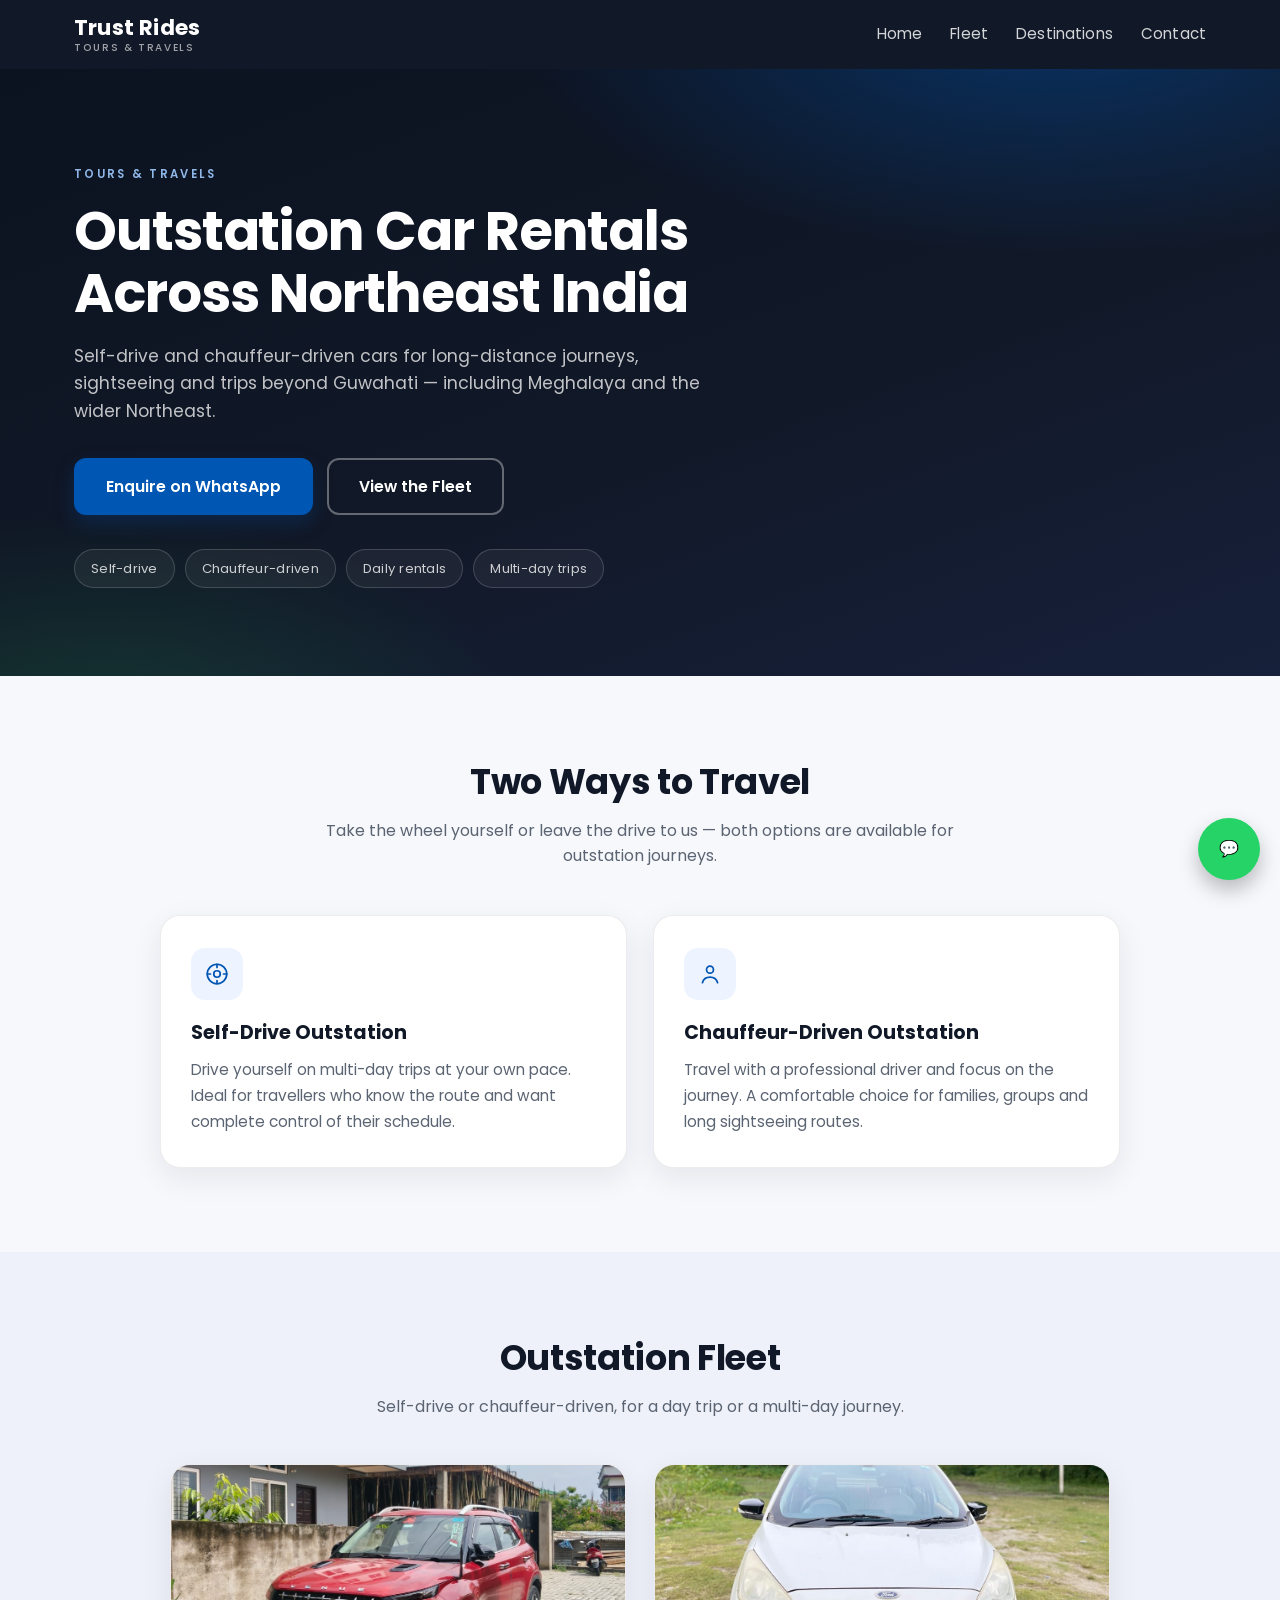
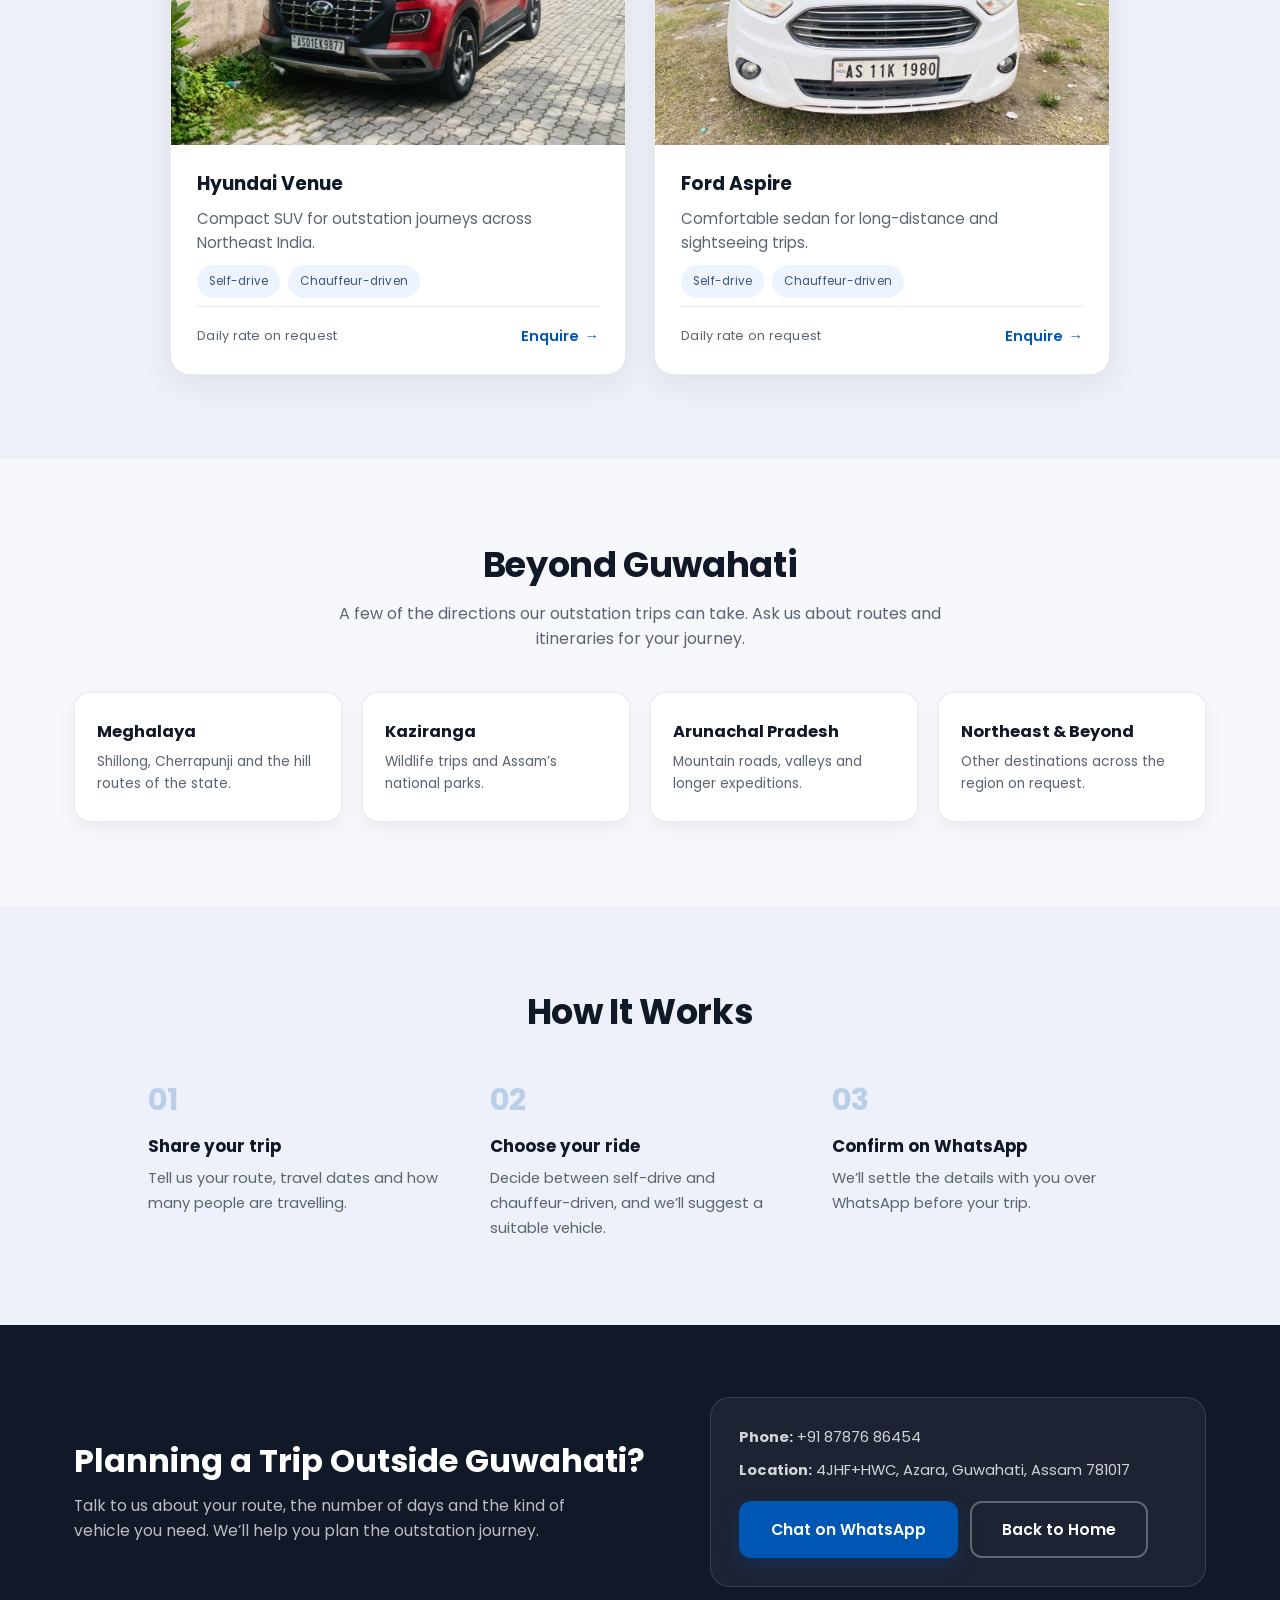
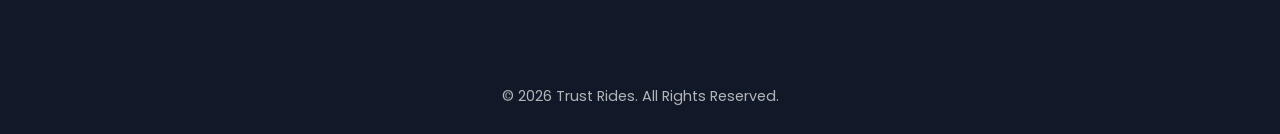
==== tours.html @ c8f8c232 "T1" ====
<!DOCTYPE html>
<html lang="en">

<head>
    <meta charset="UTF-8">
    <meta name="viewport" content="width=device-width, initial-scale=1.0">

    <meta name="description"
        content="Trust Rides Tours & Travels — self-drive and chauffeur-driven outstation car rentals from Guwahati for sightseeing and trips across Meghalaya and Northeast India.">
    <meta name="theme-color" content="#111827">

    <title>Trust Rides Tours &amp; Travels | Outstation Car Rentals</title>

    <link rel="icon" type="image/svg+xml" href="favicon.svg">

    <link rel="preconnect" href="https://fonts.googleapis.com">
    <link rel="preconnect" href="https://fonts.gstatic.com" crossorigin>
    <link href="https://fonts.googleapis.com/css2?family=Poppins:wght@300;400;500;600;700&display=swap"
        rel="stylesheet">

    <link rel="stylesheet" href="css/base.css">
    <link rel="stylesheet" href="css/tours.css">

</head>

<body>

    <header class="site-header">
        <div class="site-header__inner">
            <a class="brand" href="index.html">
                Trust Rides
                <span class="brand__sub">Tours &amp; Travels</span>
            </a>

            <button class="nav-toggle" id="nav-toggle" type="button" aria-label="Open navigation"
                aria-expanded="false" aria-controls="site-nav">
                &#9776;
            </button>

            <nav class="site-nav" id="site-nav">
                <a href="index.html">Home</a>
                <a href="#fleet">Fleet</a>
                <a href="#destinations">Destinations</a>
                <a href="#contact">Contact</a>
            </nav>
        </div>
    </header>

    <main>

        <section class="tours-hero">
            <div class="container reveal">
                <p class="eyebrow">Tours &amp; Travels</p>
                <h1>Outstation Car Rentals Across Northeast India</h1>
                <p class="lead">
                    Self-drive and chauffeur-driven cars for long-distance journeys, sightseeing and trips beyond
                    Guwahati — including Meghalaya and the wider Northeast.
                </p>

                <div class="hero-actions">
                    <a class="btn-solid"
                        href="https://wa.me/918787686454?text=Hello%20Trust%20Rides%2C%20I%27d%20like%20to%20enquire%20about%20an%20outstation%20trip."
                        target="_blank" rel="noopener">
                        Enquire on WhatsApp
                    </a>
                    <a class="btn-outline" href="#fleet">View the Fleet</a>
                </div>

                <ul class="hero-points">
                    <li>Self-drive</li>
                    <li>Chauffeur-driven</li>
                    <li>Daily rentals</li>
                    <li>Multi-day trips</li>
                </ul>
            </div>
        </section>

        <section class="section" id="travel-modes">
            <div class="container">
                <h2 class="section-title">Two Ways to Travel</h2>
                <p class="section-lead">
                    Take the wheel yourself or leave the drive to us — both options are available for outstation
                    journeys.
                </p>

                <div class="mode-grid">
                    <div class="mode-card reveal">
                        <span class="mode-icon" aria-hidden="true">
                            <svg viewBox="0 0 24 24" fill="none" stroke="currentColor" stroke-width="1.6"
                                stroke-linecap="round" stroke-linejoin="round">
                                <circle cx="12" cy="12" r="9"></circle>
                                <circle cx="12" cy="12" r="3"></circle>
                                <path d="M12 3v3M12 18v3M3 12h3M18 12h3"></path>
                            </svg>
                        </span>
                        <h3>Self-Drive Outstation</h3>
                        <p>
                            Drive yourself on multi-day trips at your own pace. Ideal for travellers who know the
                            route and want complete control of their schedule.
                        </p>
                    </div>

                    <div class="mode-card reveal">
                        <span class="mode-icon" aria-hidden="true">
                            <svg viewBox="0 0 24 24" fill="none" stroke="currentColor" stroke-width="1.6"
                                stroke-linecap="round" stroke-linejoin="round">
                                <circle cx="12" cy="8" r="3.2"></circle>
                                <path d="M5 20c.9-3.4 3.6-5.2 7-5.2s6.1 1.8 7 5.2"></path>
                            </svg>
                        </span>
                        <h3>Chauffeur-Driven Outstation</h3>
                        <p>
                            Travel with a professional driver and focus on the journey. A comfortable choice for
                            families, groups and long sightseeing routes.
                        </p>
                    </div>
                </div>
            </div>
        </section>

        <section class="section section--tint" id="fleet">
            <div class="container">
                <h2 class="section-title">Outstation Fleet</h2>
                <p class="section-lead">
                    Self-drive or chauffeur-driven, for a day trip or a multi-day journey.
                </p>

                <div class="fleet-grid">
                    <article class="fleet-card reveal">
                        <div class="fleet-card__media fleet-card__media--venue">
                            <img src="images/outstation/Venue-2.jpeg"
                                alt="Red Hyundai Venue available for outstation rental">
                        </div>
                        <div class="fleet-card__body">
                            <h3>Hyundai Venue</h3>
                            <p>Compact SUV for outstation journeys across Northeast India.</p>
                            <ul class="fleet-tags">
                                <li>Self-drive</li>
                                <li>Chauffeur-driven</li>
                            </ul>
                            <div class="fleet-card__footer">
                                <span class="fleet-card__rate">Daily rate on request</span>
                                <a class="fleet-card__link"
                                    href="https://wa.me/918787686454?text=Hello%20Trust%20Rides%2C%20I%27d%20like%20to%20enquire%20about%20an%20outstation%20trip%20in%20the%20Hyundai%20Venue."
                                    target="_blank" rel="noopener">
                                    Enquire
                                    <span aria-hidden="true">&rarr;</span>
                                </a>
                            </div>
                        </div>
                    </article>

                    <article class="fleet-card reveal">
                        <div class="fleet-card__media fleet-card__media--aspire">
                            <img src="images/outstation/aspire-5.jpeg"
                                alt="White Ford Aspire available for outstation rental">
                        </div>
                        <div class="fleet-card__body">
                            <h3>Ford Aspire</h3>
                            <p>Comfortable sedan for long-distance and sightseeing trips.</p>
                            <ul class="fleet-tags">
                                <li>Self-drive</li>
                                <li>Chauffeur-driven</li>
                            </ul>
                            <div class="fleet-card__footer">
                                <span class="fleet-card__rate">Daily rate on request</span>
                                <a class="fleet-card__link"
                                    href="https://wa.me/918787686454?text=Hello%20Trust%20Rides%2C%20I%27d%20like%20to%20enquire%20about%20an%20outstation%20trip%20in%20the%20Ford%20Aspire."
                                    target="_blank" rel="noopener">
                                    Enquire
                                    <span aria-hidden="true">&rarr;</span>
                                </a>
                            </div>
                        </div>
                    </article>
                </div>
            </div>
        </section>

        <section class="section" id="destinations">
            <div class="container">
                <h2 class="section-title">Beyond Guwahati</h2>
                <p class="section-lead">
                    A few of the directions our outstation trips can take. Ask us about routes and itineraries for
                    your journey.
                </p>

                <div class="dest-grid">
                    <div class="dest-tile reveal">
                        <h3>Meghalaya</h3>
                        <p>Shillong, Cherrapunji and the hill routes of the state.</p>
                    </div>
                    <div class="dest-tile reveal">
                        <h3>Kaziranga</h3>
                        <p>Wildlife trips and Assam&rsquo;s national parks.</p>
                    </div>
                    <div class="dest-tile reveal">
                        <h3>Arunachal Pradesh</h3>
                        <p>Mountain roads, valleys and longer expeditions.</p>
                    </div>
                    <div class="dest-tile reveal">
                        <h3>Northeast &amp; Beyond</h3>
                        <p>Other destinations across the region on request.</p>
                    </div>
                </div>
            </div>
        </section>

        <section class="section section--tint" id="how-it-works">
            <div class="container">
                <h2 class="section-title">How It Works</h2>

                <div class="steps">
                    <div class="step reveal">
                        <h3>Share your trip</h3>
                        <p>Tell us your route, travel dates and how many people are travelling.</p>
                    </div>
                    <div class="step reveal">
                        <h3>Choose your ride</h3>
                        <p>Decide between self-drive and chauffeur-driven, and we&rsquo;ll suggest a suitable vehicle.</p>
                    </div>
                    <div class="step reveal">
                        <h3>Confirm on WhatsApp</h3>
                        <p>We&rsquo;ll settle the details with you over WhatsApp before your trip.</p>
                    </div>
                </div>
            </div>
        </section>

        <section class="contact-band" id="contact">
            <div class="container contact-grid">
                <div class="reveal">
                    <h2>Planning a Trip Outside Guwahati?</h2>
                    <p>
                        Talk to us about your route, the number of days and the kind of vehicle you need. We&rsquo;ll
                        help you plan the outstation journey.
                    </p>
                </div>

                <div class="contact-card reveal">
                    <p><strong>Phone:</strong> +91 87876 86454</p>
                    <p><strong>Location:</strong> 4JHF+HWC, Azara, Guwahati, Assam 781017</p>

                    <div class="contact-actions">
                        <a class="btn-solid"
                            href="https://wa.me/918787686454?text=Hello%20Trust%20Rides%2C%20I%27d%20like%20to%20enquire%20about%20an%20outstation%20trip."
                            target="_blank" rel="noopener">
                            Chat on WhatsApp
                        </a>
                        <a class="btn-outline" href="index.html">Back to Home</a>
                    </div>
                </div>
            </div>
        </section>

    </main>

    <footer class="site-footer">
        &copy; 2026 Trust Rides. All Rights Reserved.
    </footer>

    <a class="wa-float" href="https://wa.me/918787686454" target="_blank" rel="noopener"
        aria-label="Chat with Trust Rides on WhatsApp">
        &#128172;
    </a>

    <script src="js/tours.js"></script>

</body>

</html>
---- css/base.css ----
/* ============================================================
   Trust Rides — shared foundation
   Used by: index.html (landing) and tours.html
   The Guwahati page keeps its own self-contained stylesheet
   (css/guwahati.css) so its original look is untouched.
   ============================================================ */

:root{
    --blue: #0056b3;
    --blue-dark: #004494;
    --blue-soft: #eef4ff;
    --green: #25D366;
    --bg: #f7f8fc;
    --ink: #111827;
    --muted: #5b6472;
    --line: rgba(17, 24, 39, .08);
    --navy: #111827;
    --navy-deep: #0b1220;
    --white: #fff;
    --radius: 20px;
    --shadow-sm: 0 10px 30px rgba(17, 24, 39, .08);
    --shadow-lg: 0 22px 45px rgba(17, 24, 39, .16);
    --header-h: 56px;
}

*{
    margin: 0;
    padding: 0;
    box-sizing: border-box;
}

html{
    scroll-behavior: smooth;
    -webkit-text-size-adjust: 100%;
}

body{
    font-family: 'Poppins', sans-serif;
    background: var(--bg);
    color: var(--ink);
    line-height: 1.6;
    overflow-x: hidden;
}

img{
    display: block;
    max-width: 100%;
}

a{
    color: inherit;
}

.container{
    width: 100%;
    max-width: 1180px;
    margin: 0 auto;
    padding: 0 24px;
}

/* ---------- Focus visibility (keyboard users) ---------- */
:focus-visible{
    outline: 3px solid rgba(0, 86, 179, .5);
    outline-offset: 3px;
    border-radius: 6px;
}

/* ---------- Header ---------- */
.site-header{
    position: sticky;
    top: 0;
    z-index: 1000;
    background: var(--navy);
    color: var(--white);
    transition: box-shadow .3s ease;
}

.site-header.is-scrolled{
    box-shadow: 0 10px 30px rgba(0, 0, 0, .22);
}

.site-header__inner{
    position: relative;
    display: flex;
    align-items: center;
    justify-content: space-between;
    gap: 24px;
    max-width: 1180px;
    margin: 0 auto;
    padding: 15px 24px;
}

.brand{
    display: inline-flex;
    flex-direction: column;
    gap: 1px;
    color: var(--white);
    text-decoration: none;
    font-size: 1.35rem;
    font-weight: 700;
    line-height: 1.2;
    letter-spacing: .2px;
}

.brand:hover{
    color: var(--white);
}

.brand__sub{
    font-size: .64rem;
    font-weight: 500;
    letter-spacing: .16em;
    text-transform: uppercase;
    color: rgba(255, 255, 255, .6);
}

.site-nav{
    display: flex;
    align-items: center;
    gap: 28px;
}

.site-nav a{
    color: rgba(255, 255, 255, .82);
    text-decoration: none;
    font-size: .95rem;
    letter-spacing: .01em;
    transition: color .2s ease;
}

.site-nav a:hover,
.site-nav a:focus-visible{
    color: var(--white);
}

.nav-toggle{
    display: none;
    background: transparent;
    border: 0;
    color: var(--white);
    font-size: 1.7rem;
    line-height: 1;
    padding: 4px 10px;
    border-radius: 8px;
    cursor: pointer;
}

/* ---------- Buttons ---------- */
.btn-solid,
.btn-outline{
    display: inline-flex;
    align-items: center;
    justify-content: center;
    gap: 8px;
    padding: 14px 30px;
    border-radius: 12px;
    font-weight: 600;
    font-size: .98rem;
    text-decoration: none;
    transition: background .25s ease, color .25s ease,
                transform .25s ease, box-shadow .25s ease;
}

.btn-solid{
    background: var(--blue);
    color: var(--white);
    border: 2px solid var(--blue);
    box-shadow: 0 8px 20px rgba(0, 86, 179, .25);
}

.btn-solid:hover{
    background: var(--blue-dark);
    border-color: var(--blue-dark);
    transform: translateY(-3px);
    box-shadow: 0 12px 26px rgba(0, 86, 179, .32);
}

.btn-outline{
    background: transparent;
    color: var(--white);
    border: 2px solid rgba(255, 255, 255, .35);
}

.btn-outline:hover{
    background: rgba(255, 255, 255, .1);
    border-color: rgba(255, 255, 255, .7);
    transform: translateY(-3px);
}

/* ---------- Sections ---------- */
.section{
    padding: 84px 0;
}

.section--tint{
    background: #eef1f9;
}

.section-title{
    font-size: clamp(1.6rem, 3vw, 2.2rem);
    line-height: 1.25;
    letter-spacing: -.01em;
    text-align: center;
}

.section-lead{
    max-width: 640px;
    margin: 14px auto 0;
    text-align: center;
    color: var(--muted);
    font-size: 1rem;
}

/* ---------- Footer ---------- */
.site-footer{
    background: var(--navy);
    color: rgba(255, 255, 255, .68);
    text-align: center;
    padding: 26px 24px;
    font-size: .9rem;
}

/* ---------- Floating WhatsApp button ---------- */
.wa-float{
    position: fixed;
    right: 20px;
    bottom: 20px;
    z-index: 900;
    width: 62px;
    height: 62px;
    border-radius: 50%;
    background: var(--green);
    color: var(--white);
    text-decoration: none;
    display: flex;
    justify-content: center;
    align-items: center;
    box-shadow: 0 10px 20px rgba(0, 0, 0, .25);
    transition: transform .25s ease;
}

.wa-float:hover{
    transform: scale(1.06);
}

/* ---------- Scroll reveal (only when JS is available) ---------- */
.js .reveal{
    opacity: 0;
    transform: translateY(18px);
    transition: opacity .6s ease, transform .6s ease;
}

.js .reveal.is-visible{
    opacity: 1;
    transform: translateY(0);
}

/* ---------- Motion preferences ---------- */
@media (prefers-reduced-motion: reduce){
    html{
        scroll-behavior: auto;
    }

    .js .reveal{
        opacity: 1;
        transform: none;
        transition: none;
    }

    .btn-solid:hover,
    .btn-outline:hover{
        transform: none;
    }
}

/* ---------- Mobile navigation ---------- */
@media (max-width: 820px){
    .nav-toggle{
        display: block;
    }

    .site-nav{
        position: absolute;
        top: 100%;
        left: 0;
        width: 100%;
        display: none;
        flex-direction: column;
        align-items: stretch;
        gap: 0;
        background: var(--navy);
        padding: 6px 0 14px;
        box-shadow: 0 18px 30px rgba(0, 0, 0, .25);
    }

    .site-nav.is-open{
        display: flex;
    }

    .site-nav a{
        padding: 14px 24px;
        font-size: 1rem;
        border-top: 1px solid rgba(255, 255, 255, .07);
    }

    .section{
        padding: 60px 0;
    }
}
---- css/tours.css ----
/* ============================================================
   Trust Rides — Tours & Travels (tours.html)
   Outstation rentals: structure and design only. Vehicle
   photographs, rates and availability are intentionally left
   as marked placeholders pending supplied business details.
   ============================================================ */

/* ---------- Hero ---------- */
.tours-hero{
    position: relative;
    overflow: hidden;
    padding: 96px 0 88px;
    background:
        radial-gradient(900px 420px at 82% -10%, rgba(0, 86, 179, .45), transparent 60%),
        radial-gradient(700px 360px at 8% 110%, rgba(37, 211, 102, .16), transparent 62%),
        linear-gradient(160deg, #0b1220 0%, #111827 55%, #16203a 100%);
    color: var(--white);
}

.tours-hero .container{
    position: relative;
    z-index: 1;
}

.eyebrow{
    font-size: .72rem;
    font-weight: 600;
    letter-spacing: .2em;
    text-transform: uppercase;
    color: #8fb8e8;
    margin-bottom: 16px;
}

.tours-hero h1{
    max-width: 760px;
    font-size: clamp(2.1rem, 4.6vw, 3.4rem);
    line-height: 1.15;
    letter-spacing: -.02em;
    margin-bottom: 18px;
}

.tours-hero .lead{
    max-width: 640px;
    color: rgba(255, 255, 255, .74);
    font-size: clamp(.98rem, 1.5vw, 1.08rem);
    margin-bottom: 32px;
}

.hero-actions{
    display: flex;
    flex-wrap: wrap;
    gap: 14px;
    margin-bottom: 34px;
}

.hero-points{
    display: flex;
    flex-wrap: wrap;
    gap: 10px;
    list-style: none;
}

.hero-points li{
    padding: 8px 16px;
    border: 1px solid rgba(255, 255, 255, .16);
    border-radius: 999px;
    background: rgba(255, 255, 255, .05);
    color: rgba(255, 255, 255, .78);
    font-size: .82rem;
    letter-spacing: .02em;
}

/* ---------- Two travel modes ---------- */
.mode-grid{
    display: grid;
    grid-template-columns: repeat(2, minmax(0, 1fr));
    gap: 26px;
    max-width: 960px;
    margin: 46px auto 0;
}

.mode-card{
    background: var(--white);
    border: 1px solid var(--line);
    border-radius: var(--radius);
    box-shadow: var(--shadow-sm);
    padding: 32px 30px;
}

.mode-icon{
    display: inline-flex;
    align-items: center;
    justify-content: center;
    width: 52px;
    height: 52px;
    margin-bottom: 18px;
    border-radius: 14px;
    background: var(--blue-soft);
    color: var(--blue);
}

.mode-icon svg{
    width: 26px;
    height: 26px;
}

.mode-card h3{
    font-size: 1.2rem;
    margin-bottom: 8px;
}

.mode-card p{
    color: var(--muted);
    font-size: .96rem;
    line-height: 1.7;
}

/* ---------- Fleet ---------- */
.fleet-grid{
    display: grid;
    grid-template-columns: repeat(2, minmax(0, 1fr));
    gap: 28px;
    max-width: 940px;
    margin: 44px auto 0;
}

.fleet-card{
    display: flex;
    flex-direction: column;
    background: var(--white);
    border: 1px solid var(--line);
    border-radius: var(--radius);
    overflow: hidden;
    box-shadow: var(--shadow-sm);
    transition: transform .3s ease, box-shadow .3s ease;
}

.fleet-card:hover{
    transform: translateY(-6px);
    box-shadow: var(--shadow-lg);
}

.fleet-card__media{
    height: 280px;
    overflow: hidden;
    background: #e6edf9;
}

.fleet-card__media img{
    width: 100%;
    height: 100%;
    object-fit: cover;
    object-position: center 70%;
    transition: transform .5s ease;
}

.fleet-card:hover .fleet-card__media img{
    transform: scale(1.04);
}

.fleet-card__media--aspire img{
    object-position: center 90%;
}

.fleet-card__body{
    display: flex;
    flex-direction: column;
    flex: 1;
    gap: 8px;
    padding: 24px 26px 26px;
}

.fleet-card__body h3{
    font-size: 1.18rem;
}

.fleet-card__body p{
    color: var(--muted);
    font-size: .94rem;
}

.fleet-tags{
    display: flex;
    flex-wrap: wrap;
    gap: 8px;
    list-style: none;
    margin-top: 2px;
}

.fleet-tags li{
    background: var(--blue-soft);
    color: #3f5573;
    font-size: .74rem;
    letter-spacing: .02em;
    padding: 7px 12px;
    border-radius: 999px;
}

.fleet-card__footer{
    display: flex;
    align-items: center;
    justify-content: space-between;
    gap: 12px;
    margin-top: auto;
    padding-top: 18px;
    border-top: 1px solid var(--line);
}

.fleet-card__rate{
    color: var(--muted);
    font-size: .8rem;
    letter-spacing: .02em;
}

.fleet-card__link{
    display: inline-flex;
    align-items: center;
    gap: 6px;
    color: var(--blue);
    font-size: .9rem;
    font-weight: 600;
    text-decoration: none;
    white-space: nowrap;
    transition: color .2s ease;
}

.fleet-card__link:hover{
    color: var(--blue-dark);
}

.fleet-card__link span{
    transition: transform .25s ease;
}

.fleet-card__link:hover span{
    transform: translateX(4px);
}

/* ---------- Destinations ---------- */
.dest-grid{
    display: grid;
    grid-template-columns: repeat(4, minmax(0, 1fr));
    gap: 20px;
    margin-top: 40px;
}

.dest-tile{
    padding: 26px 22px;
    background: var(--white);
    border: 1px solid var(--line);
    border-radius: 16px;
    box-shadow: 0 6px 18px rgba(17, 24, 39, .06);
}

.dest-tile h3{
    font-size: 1.02rem;
    margin-bottom: 6px;
}

.dest-tile p{
    color: var(--muted);
    font-size: .86rem;
    line-height: 1.6;
}

/* ---------- How it works ---------- */
.steps{
    display: grid;
    grid-template-columns: repeat(3, minmax(0, 1fr));
    gap: 26px;
    max-width: 1000px;
    margin: 42px auto 0;
    counter-reset: step;
}

.step{
    position: relative;
    padding: 0 8px;
}

.step::before{
    counter-increment: step;
    content: "0" counter(step);
    display: block;
    font-size: 1.9rem;
    font-weight: 700;
    color: rgba(0, 86, 179, .22);
    margin-bottom: 8px;
    letter-spacing: -.02em;
}

.step h3{
    font-size: 1.05rem;
    margin-bottom: 6px;
}

.step p{
    color: var(--muted);
    font-size: .92rem;
    line-height: 1.7;
}

/* ---------- Contact ---------- */
.contact-band{
    background: var(--navy);
    color: var(--white);
    padding: 72px 0;
}

.contact-grid{
    display: grid;
    grid-template-columns: 1.2fr 1fr;
    gap: 40px;
    align-items: center;
}

.contact-grid h2{
    font-size: clamp(1.5rem, 2.6vw, 2rem);
    line-height: 1.25;
    margin-bottom: 12px;
}

.contact-grid p{
    color: rgba(255, 255, 255, .72);
    font-size: .98rem;
    max-width: 520px;
}

.contact-card{
    background: rgba(255, 255, 255, .05);
    border: 1px solid rgba(255, 255, 255, .12);
    border-radius: var(--radius);
    padding: 28px;
}

.contact-card p{
    color: rgba(255, 255, 255, .8);
    font-size: .92rem;
    margin-bottom: 10px;
}

.contact-card .contact-actions{
    display: flex;
    flex-wrap: wrap;
    gap: 12px;
    margin-top: 18px;
}

.contact-card .btn-outline{
    border-color: rgba(255, 255, 255, .3);
}

/* ---------- Responsive ---------- */
@media (max-width: 960px){
    .dest-grid{
        grid-template-columns: repeat(2, minmax(0, 1fr));
    }
}

@media (max-width: 760px){
    .tours-hero{
        padding: 68px 0 62px;
    }

    .mode-grid,
    .steps{
        grid-template-columns: 1fr;
        gap: 18px;
    }

    .fleet-grid{
        grid-template-columns: 1fr;
        max-width: 480px;
    }

    .fleet-card__media{
        height: 240px;
    }

    .contact-grid{
        grid-template-columns: 1fr;
        gap: 28px;
    }

    .btn-solid,
    .btn-outline{
        width: 100%;
    }

    .hero-actions .btn-solid,
    .hero-actions .btn-outline{
        width: 100%;
    }
}

@media (max-width: 460px){
    .dest-grid{
        grid-template-columns: 1fr;
    }
}
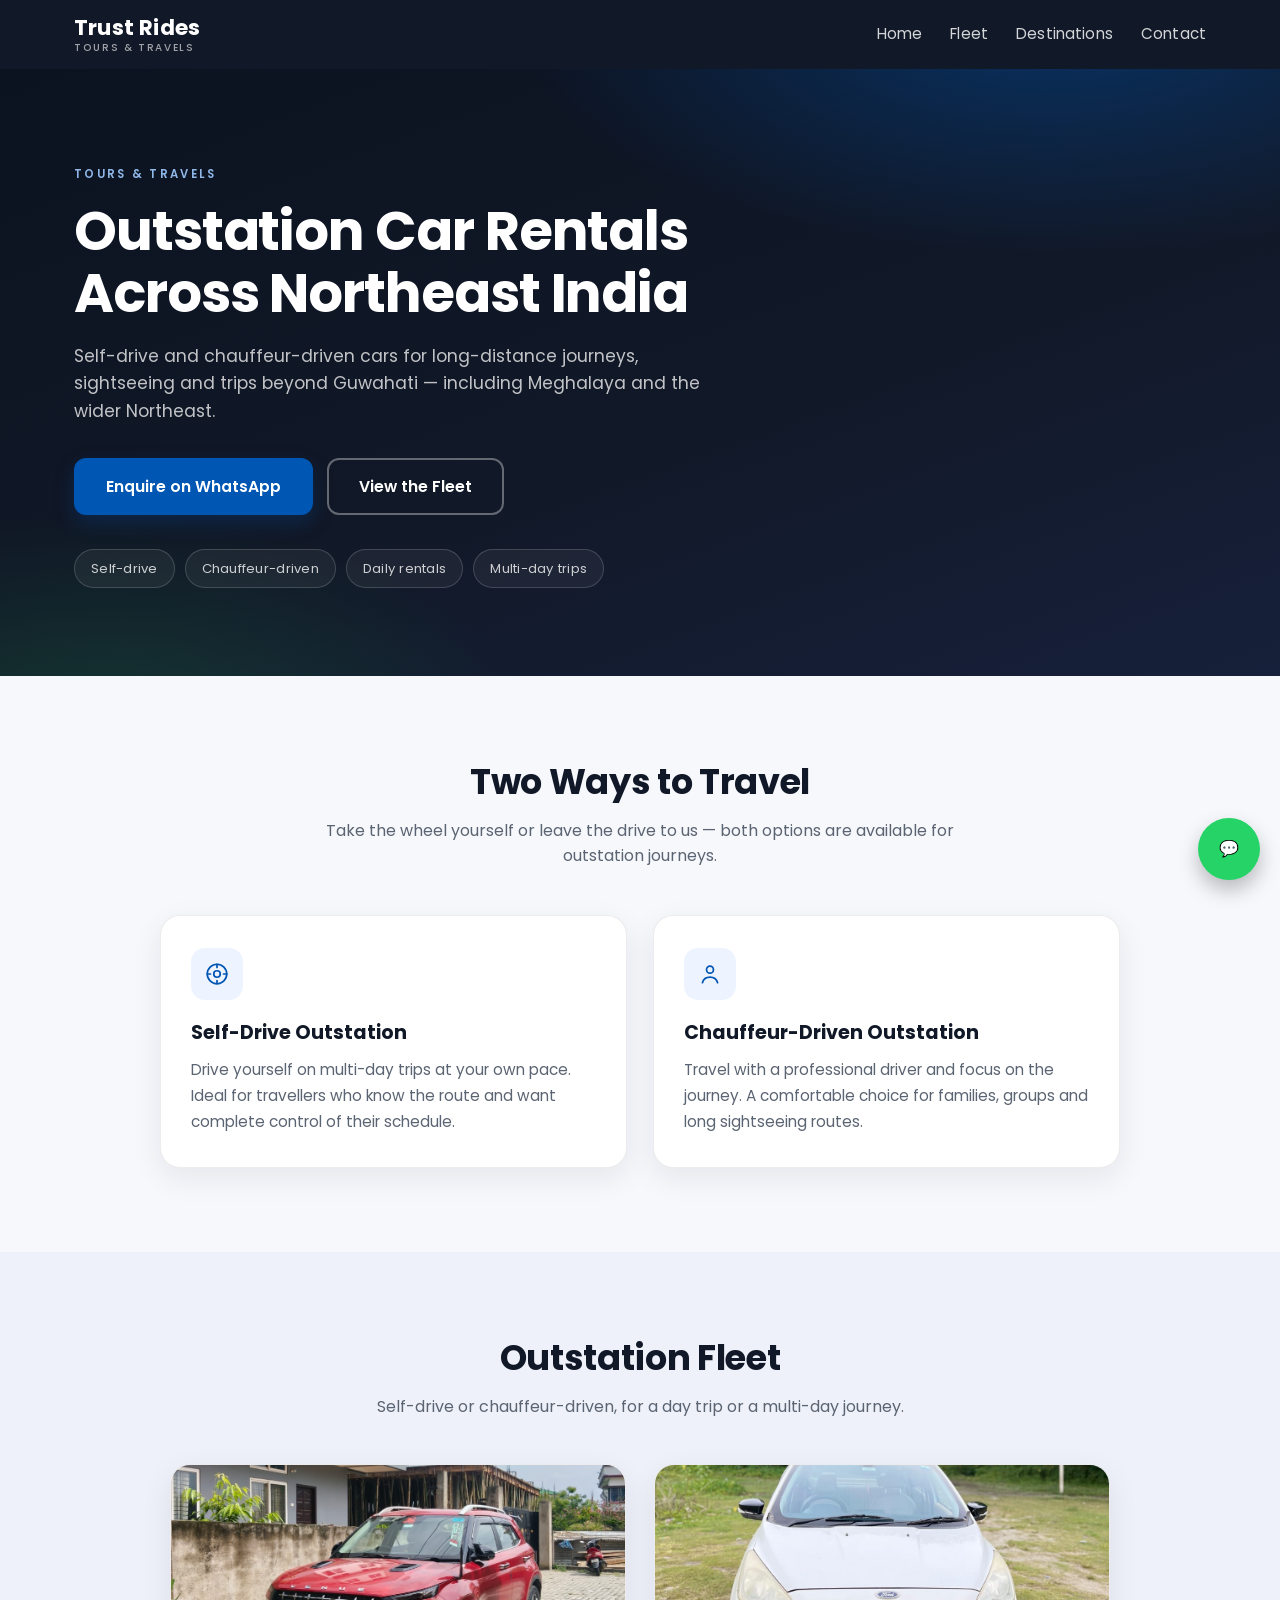
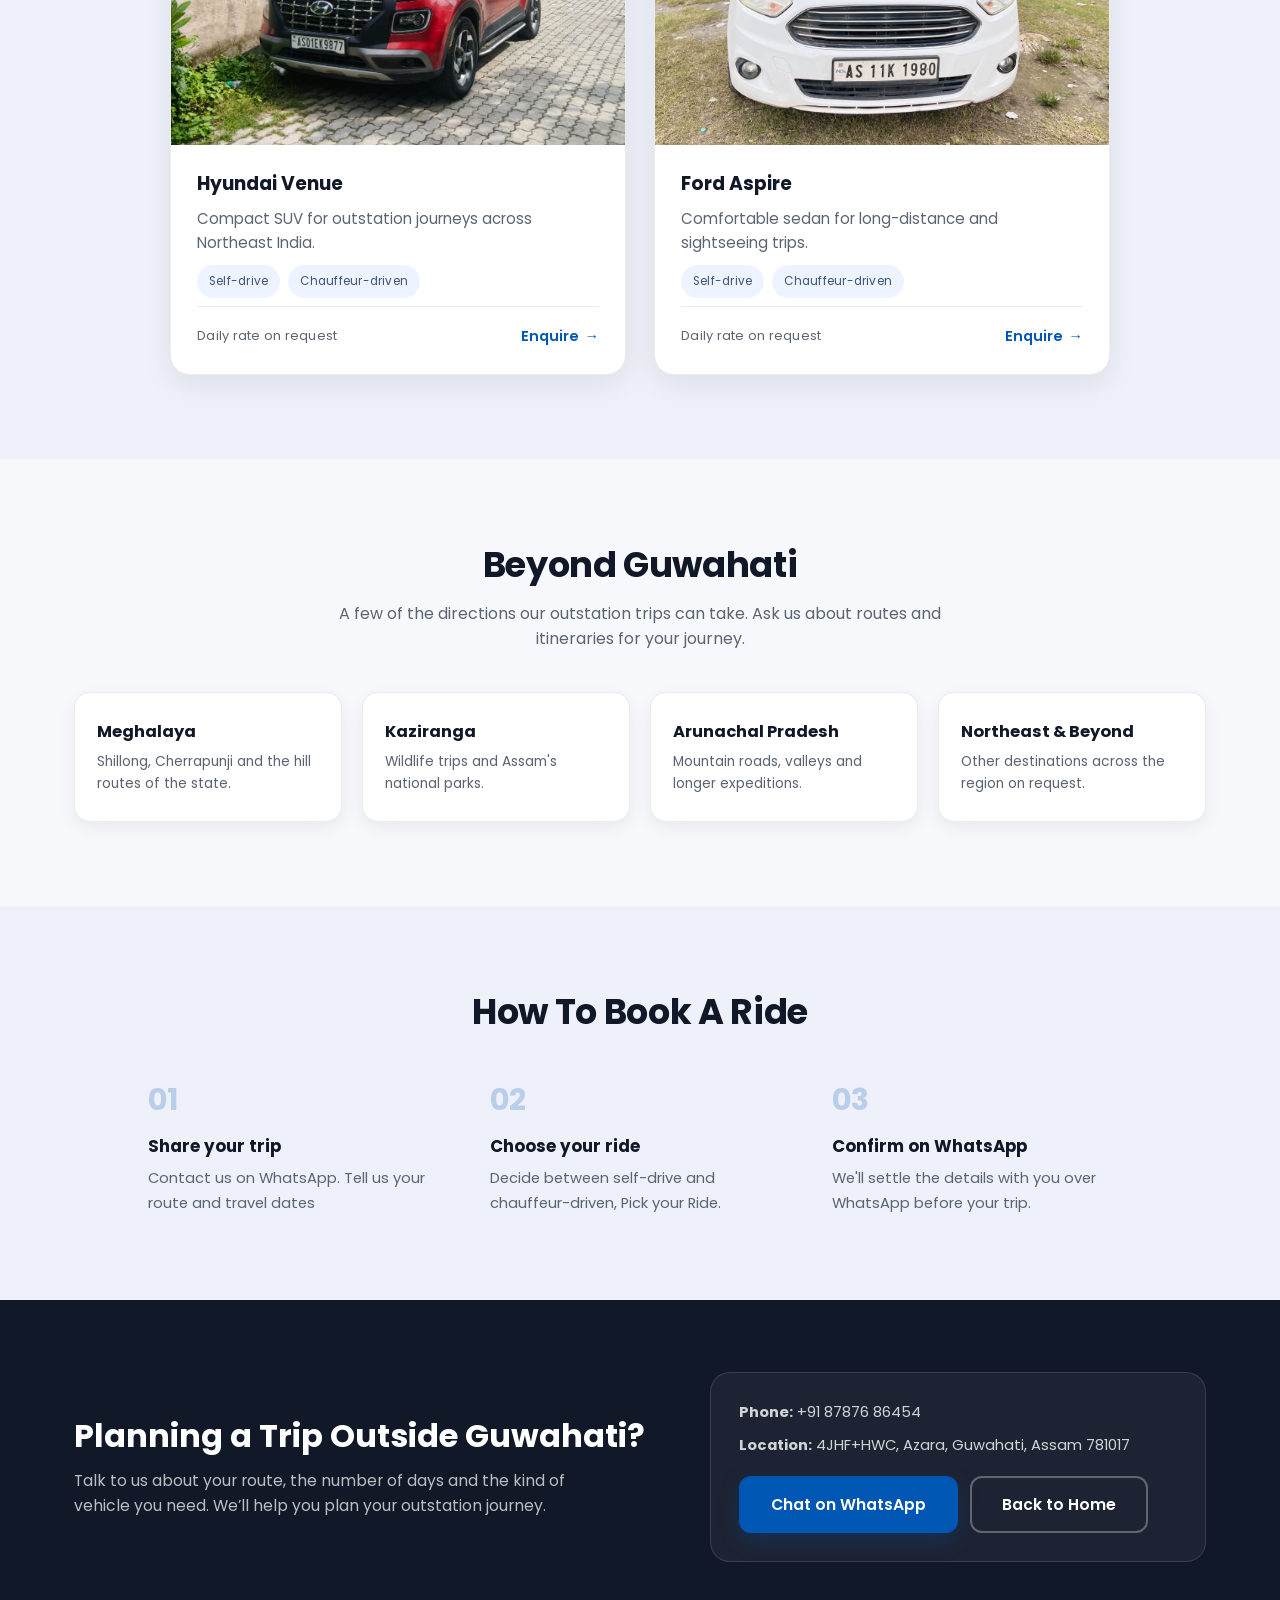
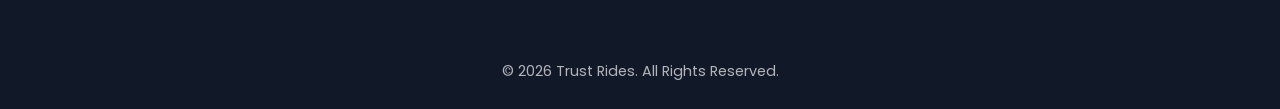
==== commit 56d515ba: "small changes" ====
--- a/tours.html
+++ b/tours.html
@@ -192,7 +192,7 @@
                     </div>
                     <div class="dest-tile reveal">
                         <h3>Kaziranga</h3>
-                        <p>Wildlife trips and Assam&rsquo;s national parks.</p>
+                        <p>Wildlife trips and Assam's national parks.</p>
                     </div>
                     <div class="dest-tile reveal">
                         <h3>Arunachal Pradesh</h3>
@@ -208,20 +208,20 @@
 
         <section class="section section--tint" id="how-it-works">
             <div class="container">
-                <h2 class="section-title">How It Works</h2>
+                <h2 class="section-title">How To Book A Ride</h2>
 
                 <div class="steps">
                     <div class="step reveal">
                         <h3>Share your trip</h3>
-                        <p>Tell us your route, travel dates and how many people are travelling.</p>
+                        <p>Contact us on WhatsApp. Tell us your route and travel dates</p>
                     </div>
                     <div class="step reveal">
                         <h3>Choose your ride</h3>
-                        <p>Decide between self-drive and chauffeur-driven, and we&rsquo;ll suggest a suitable vehicle.</p>
+                        <p>Decide between self-drive and chauffeur-driven, Pick your Ride.</p>
                     </div>
                     <div class="step reveal">
                         <h3>Confirm on WhatsApp</h3>
-                        <p>We&rsquo;ll settle the details with you over WhatsApp before your trip.</p>
+                        <p>We'll settle the details with you over WhatsApp before your trip.</p>
                     </div>
                 </div>
             </div>
@@ -233,7 +233,7 @@
                     <h2>Planning a Trip Outside Guwahati?</h2>
                     <p>
                         Talk to us about your route, the number of days and the kind of vehicle you need. We&rsquo;ll
-                        help you plan the outstation journey.
+                        help you plan your outstation journey.
                     </p>
                 </div>
 
